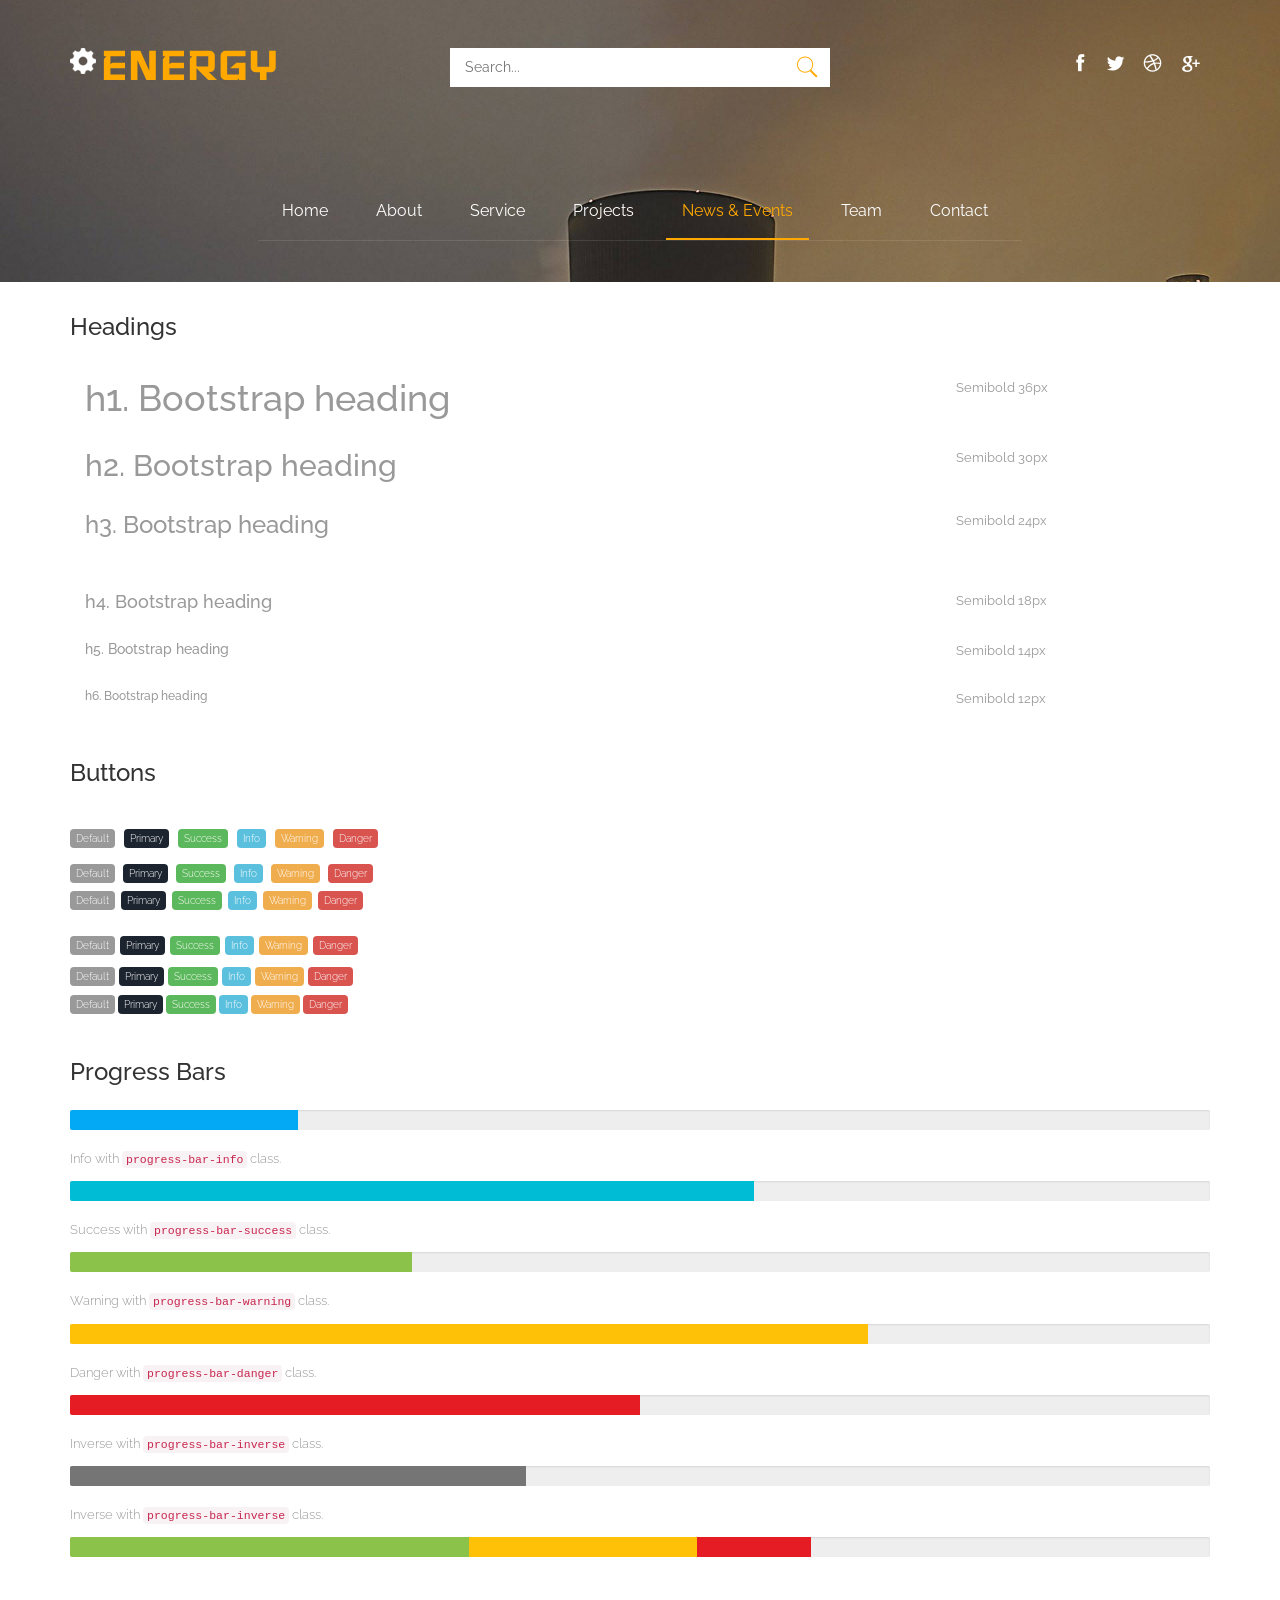
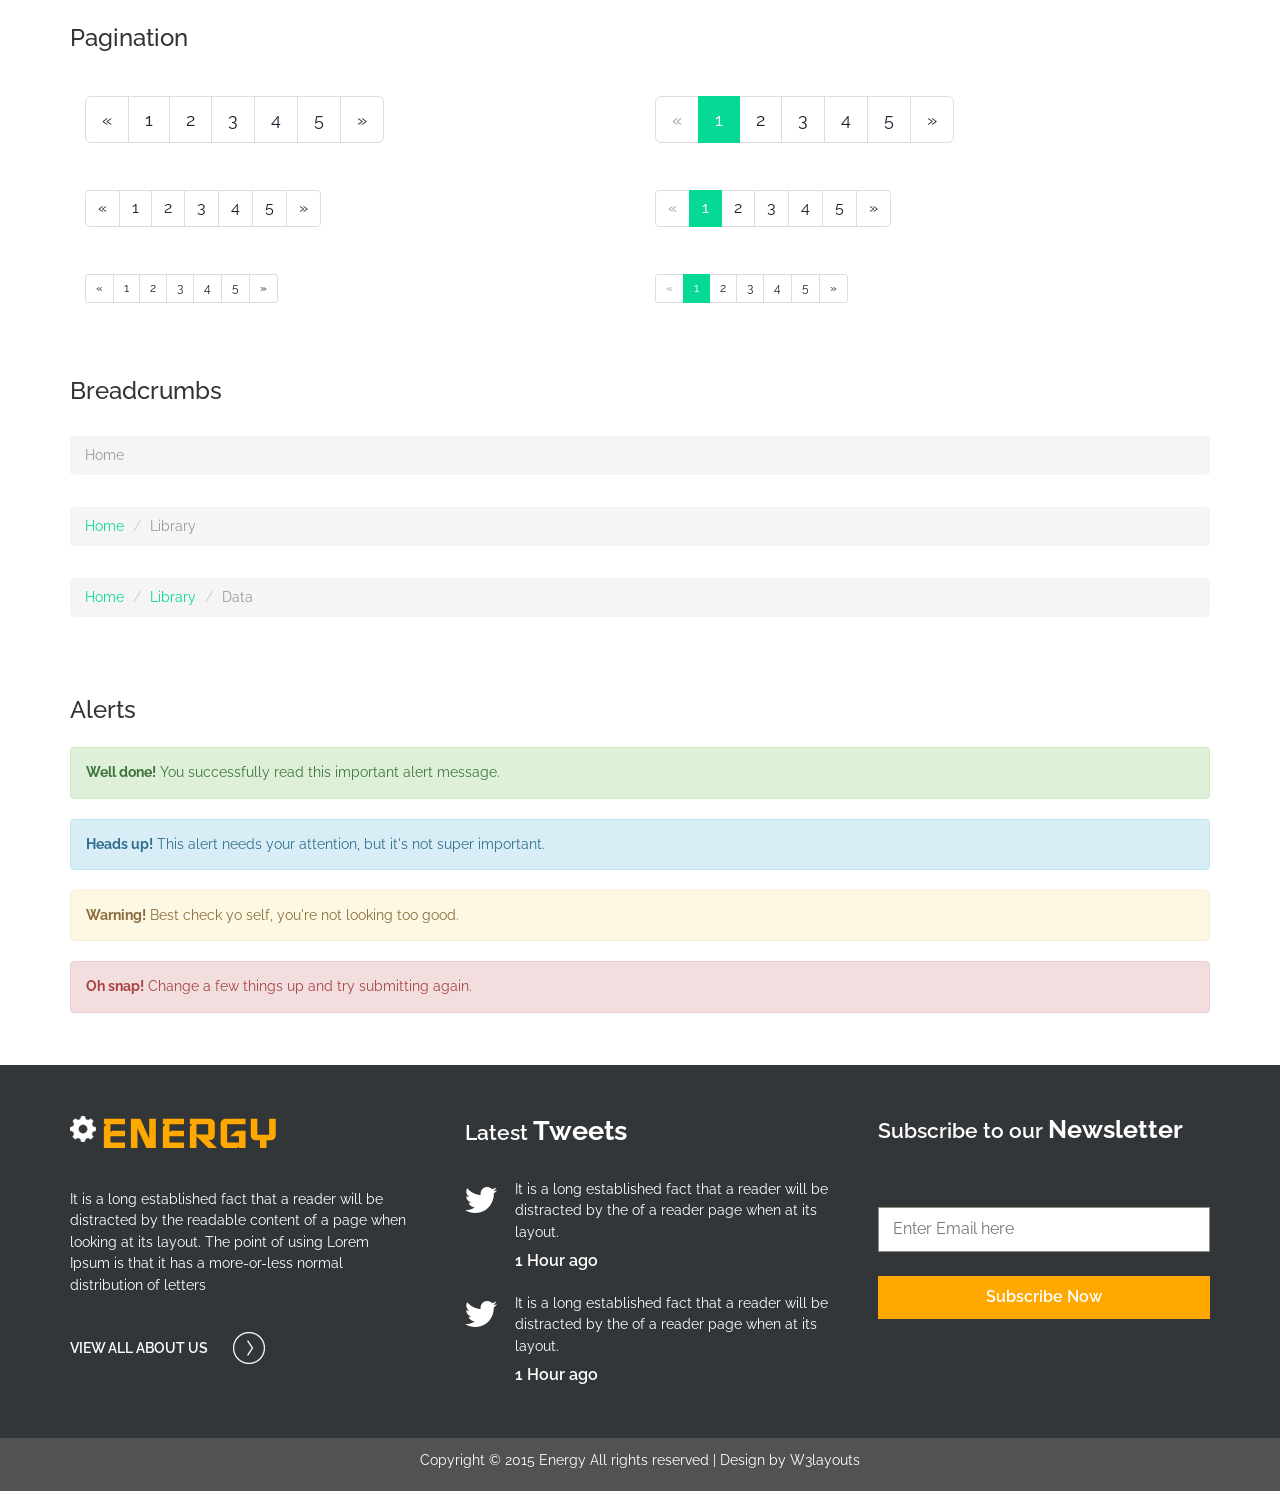
==== news.html @ d75b2dee "Add files via upload" ====
<!DOCTYPE HTML>
<html>
<head>
<title>Energy a Industrial Category Flat Bootstrap Responsive Website Template | News :: w3layouts</title>
<link href="css/bootstrap.css" rel='stylesheet' type='text/css' />
<!-- jQuery (necessary JavaScript plugins) -->
<script src="js/jquery.min.js"></script>
<!-- Custom Theme files -->
<link rel="stylesheet" href="css/touchTouch.css" type="text/css" media="all" />
<link href="css/style.css" rel='stylesheet' type='text/css' />
<!-- Custom Theme files -->
<!--//theme-style-->
<meta name="viewport" content="width=device-width, initial-scale=1">
<meta http-equiv="Content-Type" content="text/html; charset=utf-8" />
<meta name="keywords" content="Energy Responsive web template, Bootstrap Web Templates, Flat Web Templates, Android Compatible web template, 
Smartphone Compatible web template, free webdesigns for Nokia, Samsung, LG, Sony Ericsson, Motorola web design" />
<script type="application/x-javascript"> addEventListener("load", function() { setTimeout(hideURLbar, 0); }, false); function hideURLbar(){ window.scrollTo(0,1); } </script>
<link href='//fonts.googleapis.com/css?family=Montserrat|Raleway:400,200,300,500,600,700,800,900,100' rel='stylesheet' type='text/css'>
<link href='//fonts.googleapis.com/css?family=Iceland' rel='stylesheet' type='text/css'>
<!--/animated-css-->
<script type="text/javascript" src="js/move-top.js"></script>
<script type="text/javascript" src="js/easing.js"></script>
<!--/script-->
<script type="text/javascript">
			jQuery(document).ready(function($) {
				$(".scroll").click(function(event){		
					event.preventDefault();
					$('html,body').animate({scrollTop:$(this.hash).offset().top},900);
				});
			});
</script>
<!--script-->
</head>
<body>
<!-- banner -->
<div class="banner banner2">
	 <div class="container">
		 <div class="header">
				<div class="col-md-4 head-logo">
				 	<h1><a href="index.html"><img src="images/engry.png" alt=""/>ENERGY</a></h1>
				</div>
				<div class="col-md-4 search">					
				    <form>
					<input type="text" value="" placeholder="Search...">
					<input type="submit" value="">
					</form>					
				</div>
				<div class="col-md-4 social">
				   <ul>
						<li><a href="#"><i class="facebook"></i></a></li>
						<li><a href="#"><i class="twitter"></i></a></li>
						<li><a href="#"><i class="dribble"></i></a></li>	
						<li><a href="#"><i class="google"></i></a></li>										
				  </ul>
				</div>
				<div class="clearfix"> </div>
		 </div>
		 <div class="top-menu">
			 <span class="menu"><img src="images/nav-icon.png"></span>
			 <ul>
					 <li><a href="index.html">Home</a></li>
					 <li><a href="index.html">About</a></li>	
					 <li><a href="index.html">Service</a></li>
					 <li><a href="projects.html">Projects</a></li>					 
					 <li class="active"><a href="news.html">News & Events</a></li>	
                      <li><a href="team.html">Team</a></li>							 
					 <li><a href="contact.html">Contact</a></li>
					 
						<div class="clearfix"></div>
				 </ul>
				 <!-- script-for-menu -->
		 <script>					
					$("span.menu").click(function(){
						$(".top-menu ul").slideToggle("slow" , function(){
						});
					});
		 </script>
		 <!-- script-for-menu -->	
		 </div>
	 </div>	 
</div>
<!---->	
<div class="typrography">
	 <div class="container">
		 <div class="grid_3 grid_4">
		     <h3>Headings</h3>
		     <div class="bs-example">
				 <table class="table">
				  <tbody>
					<tr>
					  <td><h1 id="h1.-bootstrap-heading">h1. Bootstrap heading<a class="anchorjs-link" href="#h1.-bootstrap-heading"><span class="anchorjs-icon"></span></a></h1></td>
					  <td class="type-info">Semibold 36px</td>
					</tr>
					<tr>
					  <td><h2 id="h2.-bootstrap-heading">h2. Bootstrap heading<a class="anchorjs-link" href="#h2.-bootstrap-heading"><span class="anchorjs-icon"></span></a></h2></td>
					  <td class="type-info">Semibold 30px</td>
					</tr>
					<tr>
					  <td><h3 id="h3.-bootstrap-heading">h3. Bootstrap heading<a class="anchorjs-link" href="#h3.-bootstrap-heading"><span class="anchorjs-icon"></span></a></h3></td>
					  <td class="type-info">Semibold 24px</td>
					</tr>
					<tr>
					  <td><h4 id="h4.-bootstrap-heading">h4. Bootstrap heading<a class="anchorjs-link" href="#h4.-bootstrap-heading"><span class="anchorjs-icon"></span></a></h4></td>
					  <td class="type-info">Semibold 18px</td>
					</tr>
					<tr>
					  <td><h5 id="h5.-bootstrap-heading">h5. Bootstrap heading<a class="anchorjs-link" href="#h5.-bootstrap-heading"><span class="anchorjs-icon"></span></a></h5></td>
					  <td class="type-info">Semibold 14px</td>
					</tr>
					<tr>
					  <td><h6>h6. Bootstrap heading</h6></td>
					  <td class="type-info">Semibold 12px</td>
					</tr>
				  </tbody>
				 </table>
			 </div>
	      </div>
		  
		  <div class="grid_3 grid_5">
			<h3>Buttons</h3>
			  <h1>
				<a href="#"><span class="label label-default">Default</span></a>
				<a href="#"><span class="label label-primary">Primary</span></a>
				<a href="#"><span class="label label-success">Success</span></a>
				<a href="#"><span class="label label-info">Info</span></a>
				<a href="#"><span class="label label-warning">Warning</span></a>
				<a href="#"><span class="label label-danger">Danger</span></a>
			  </h1>
			  <h2>
				<a href="#"><span class="label label-default">Default</span></a>
				<a href="#"><span class="label label-primary">Primary</span></a>
				<a href="#"><span class="label label-success">Success</span></a>
				<a href="#"><span class="label label-info">Info</span></a>
				<a href="#"><span class="label label-warning">Warning</span></a>
				<a href="#"><span class="label label-danger">Danger</span></a>
			  </h2>
			  <h3>
				<a href="#"><span class="label label-default">Default</span></a>
				<a href="#"><span class="label label-primary">Primary</span></a>
				<a href="#"><span class="label label-success">Success</span></a>
				<a href="#"><span class="label label-info">Info</span></a>
				<a href="#"><span class="label label-warning">Warning</span></a>
				<a href="#"><span class="label label-danger">Danger</span></a>
			  </h3>
			  <h4 class="typ1">
				<a href="#"><span class="label label-default">Default</span></a>
				<a href="#"><span class="label label-primary">Primary</span></a>
				<a href="#"><span class="label label-success">Success</span></a>
				<a href="#"><span class="label label-info">Info</span></a>
				<a href="#"><span class="label label-warning">Warning</span></a>
				<a href="#"><span class="label label-danger">Danger</span></a>
			  </h4>
			  <h5 class="typ1">
				<a href="#"><span class="label label-default">Default</span></a>
				<a href="#"><span class="label label-primary">Primary</span></a>
				<a href="#"><span class="label label-success">Success</span></a>
				<a href="#"><span class="label label-info">Info</span></a>
				<a href="#"><span class="label label-warning">Warning</span></a>
				<a href="#"><span class="label label-danger">Danger</span></a>
			  </h5>
			  <h6 class="typ1">
				<a href="#"><span class="label label-default">Default</span></a>
				<a href="#"><span class="label label-primary">Primary</span></a>
				<a href="#"><span class="label label-success">Success</span></a>
				<a href="#"><span class="label label-info">Info</span></a>
				<a href="#"><span class="label label-warning">Warning</span></a>
				<a href="#"><span class="label label-danger">Danger</span></a>
			  </h6>
	      </div>
			
		  <div class="grid_3 grid_5">
			 <h3>Progress Bars</h3>
			  <div class="tab-content">
				 <div class="tab-pane active" id="domprogress">
					 <div class="progress">    
					      <div class="progress-bar progress-bar-primary" style="width: 20%"></div>
					 </div>
					 <p>Info with <code>progress-bar-info</code> class.</p>
					 <div class="progress">    
						 <div class="progress-bar progress-bar-info" style="width: 60%"></div>
					 </div>
					 <p>Success with <code>progress-bar-success</code> class.</p>
					 <div class="progress">
						 <div class="progress-bar progress-bar-success" style="width: 30%"></div>
					 </div>
					 <p>Warning with <code>progress-bar-warning</code> class.</p>
					 <div class="progress">
						 <div class="progress-bar progress-bar-warning" style="width: 70%"></div>
					 </div>
					 <p>Danger with <code>progress-bar-danger</code> class.</p>
					 <div class="progress">
						 <div class="progress-bar progress-bar-danger" style="width: 50%"></div>
					 </div>
					 <p>Inverse with <code>progress-bar-inverse</code> class.</p>
					 <div class="progress">
						 <div class="progress-bar progress-bar-inverse" style="width: 40%"></div>
					 </div>
					 <p>Inverse with <code>progress-bar-inverse</code> class.</p>
					 <div class="progress">
						 <div class="progress-bar progress-bar-success" style="width: 35%"><span class="sr-only">35% Complete (success)</span></div>
						 <div class="progress-bar progress-bar-warning" style="width: 20%"><span class="sr-only">20% Complete (warning)</span></div>
						 <div class="progress-bar progress-bar-danger" style="width: 10%"><span class="sr-only">10% Complete (danger)</span></div>
					 </div>
				   </div>
			   </div>
		   </div>
		   
		   <div class="grid_3 grid_5">
			 <h3>Pagination</h3>
			 <div class="col-md-6">
				  <nav>
				  <ul class="pagination pagination-lg">
					<li><a href="#" aria-label="Previous"><span aria-hidden="true">«</span></a></li>
					<li><a href="#">1</a></li>
					<li><a href="#">2</a></li>
					<li><a href="#">3</a></li>
					<li><a href="#">4</a></li>
					<li><a href="#">5</a></li>
					<li><a href="#" aria-label="Next"><span aria-hidden="true">»</span></a></li>
				  </ul>
				  </nav>
				  <nav>
				  <ul class="pagination">
					<li><a href="#" aria-label="Previous"><span aria-hidden="true">«</span></a></li>
					<li><a href="#">1</a></li>
					<li><a href="#">2</a></li>
					<li><a href="#">3</a></li>
					<li><a href="#">4</a></li>
					<li><a href="#">5</a></li>
					<li><a href="#" aria-label="Next"><span aria-hidden="true">»</span></a></li>
				  </ul>
				 </nav>
				 <nav>
				   <ul class="pagination pagination-sm">
					<li><a href="#" aria-label="Previous"><span aria-hidden="true">«</span></a></li>
					<li><a href="#">1</a></li>
					<li><a href="#">2</a></li>
					<li><a href="#">3</a></li>
					<li><a href="#">4</a></li>
					<li><a href="#">5</a></li>
					<li><a href="#" aria-label="Next"><span aria-hidden="true">»</span></a></li>
				  </ul>
				 </nav>				 
			 </div>
			 <div class="col-md-6">
					<ul class="pagination pagination-lg">
									<li class="disabled"><a href="#"><span aria-hidden="true">«</span></i></a></li>
									<li class="active"><a href="#">1</a></li>
									<li><a href="#">2</a></li>
									<li><a href="#">3</a></li>
									<li><a href="#">4</a></li>
									<li><a href="#">5</a></li>
									<li><a href="#" aria-label="Next"><span aria-hidden="true">»</span></a></li>
								</ul>
				<nav>
				  <ul class="pagination">
					<li class="disabled"><a href="#" aria-label="Previous"><span aria-hidden="true">«</span></a></li>
					<li class="active"><a href="#">1 <span class="sr-only">(current)</span></a></li>
					<li><a href="#">2</a></li>
					<li><a href="#">3</a></li>
					<li><a href="#">4</a></li>
					<li><a href="#">5</a></li>
					<li><a href="#" aria-label="Next"><span aria-hidden="true">»</span></a></li>
				 </ul>
			   </nav>
				 <ul class="pagination pagination-sm">
					<li class="disabled"><a href="#"><span aria-hidden="true">«</span></i></a></li>
					<li class="active"><a href="#">1</a></li>
					<li><a href="#">2</a></li>
					<li><a href="#">3</a></li>
					<li><a href="#">4</a></li>
					<li><a href="#">5</a></li>
					<li><a href="#" aria-label="Next"><span aria-hidden="true">»</span></a></li>
				</ul>
				</div>
			   <div class="clearfix"> </div>
		 </div>
		 <div class="grid_3 grid_5">
			 <h3>Breadcrumbs</h3>
			   <ol class="breadcrumb">
			  <li class="active">Home</li>
			</ol>
			<ol class="breadcrumb">
			  <li><a href="#">Home</a></li>
			  <li class="active">Library</li>
			</ol>
			<ol class="breadcrumb">
			  <li><a href="#">Home</a></li>
			  <li><a href="#">Library</a></li>
			  <li class="active">Data</li>
			</ol>
		 </div>
		 <div class="grid_3 grid_5">
			 <h3>Alerts</h3>
			   <div class="alert alert-success" role="alert">
				<strong>Well done!</strong> You successfully read this important alert message.
			   </div>
			   <div class="alert alert-info" role="alert">
				<strong>Heads up!</strong> This alert needs your attention, but it's not super important.
			   </div>
			   <div class="alert alert-warning" role="alert">
				<strong>Warning!</strong> Best check yo self, you're not looking too good.
			   </div>
			   <div class="alert alert-danger" role="alert">
				<strong>Oh snap!</strong> Change a few things up and try submitting again.
			   </div>
		  </div>
	 </div>
</div>
<!---->
<div class="footer1">
	 <div class="container">
		 <div class="ftr1-grids">
				<div class="col-md-4 ftr-grid1">
					 <div class="head-logo logo">
						 <h1><a href="index.html"><img src="images/engry.png" alt=""/>ENERGY</a></h1>
					 </div>
					 <p>It is a long established fact that a reader will be distracted by the readable content of a page when looking at its layout. 
					 The point of using Lorem Ipsum is that it has a more-or-less normal distribution of letters</p>
					 <a class="view" href="#">View ALL ABOUT US <i class="view"></i></a>				 
				</div>
				<div class="col-md-4 frt-grid2">
					 <h3>Latest <span>Tweets</span></h3>
					 <div class="ftr-grid">
						 <p>It is a long established fact that a 
						 reader will be distracted by the of a reader page when at its layout.</p>
						 <a href="#">1 Hour ago</a>
					 </div>
					 <div class="ftr-grid">
						 <p>It is a long established fact that a 
						 reader will be distracted by the of a reader page when at its layout.</p>
						 <a href="#">1 Hour ago</a>
					 </div>
				</div>
				<div class="col-md-4 ftr-grid3">
					 <h3>Subscribe to our <span>Newsletter</span></h3>
					 <form>
						 <input type="text" placeholder="Enter Email here" required/>
						 <input type="submit" value="Subscribe Now"/>
					 </form>
				</div>
				<div class="clearfix"></div>
		 </div>
	 </div>
</div>
<!---->
<div class="copywrite">
		 <div class="container">		 
			<p>Copyright © 2015 Energy All rights reserved | Design by <a href="http://w3layouts.com" target="_blank">W3layouts</a></p>
		</div>
</div>
<!---->
<!---->
<script type="text/javascript">
		$(document).ready(function() {
				/*
				var defaults = {
				containerID: 'toTop', // fading element id
				containerHoverID: 'toTopHover', // fading element hover id
				scrollSpeed: 1200,
				easingType: 'linear' 
				};
				*/
		$().UItoTop({ easingType: 'easeOutQuart' });
});
</script>
<a href="#to-top" id="toTop" style="display: block;"> <span id="toTopHover" style="opacity: 1;"> </span></a>
<!----> 


</body>
</html>
---- css/touchTouch.css ----
/* The gallery overlay */
body{
	margin:0;
	padding:0;
 }
#galleryOverlay{
	width:100%;
	height:100%;
	position:fixed;
	top:0;
	left:0;
	opacity:0;
	z-index:100000;
	background-color:#222;
	background-color:rgba(0,0,0,0.8);
	overflow:hidden;
	display:none;	
	-moz-transition:opacity 1s ease;
	-webkit-transition:opacity 1s ease;
	transition:opacity 1s ease;
}

/* This class will trigger the animation */

#galleryOverlay.visible{
	opacity:1;
}

#gallerySlider{
	height:100%;
	
	left:0;
	top:0;
	
	width:100%;
	white-space: nowrap;
	position:absolute;
	
	-moz-transition:left 0.4s ease;
	-webkit-transition:left 0.4s ease;
	transition:left 0.4s ease;
}

#gallerySlider .placeholder{
	background: url("../images/preloader.gif") no-repeat center center;
	height: 100%;
	line-height: 1px;
	text-align: center;
	width:100%;
	display:inline-block;
}

/* The before element moves the
 * image halfway from the top */

#gallerySlider .placeholder:before{
	content: "";
	display: inline-block;
	height: 50%;
	width: 1px;
	margin-right:-1px;
}

#gallerySlider .placeholder img{
	display: inline-block;
	max-height: 80%;
	max-width: 80%;
	width: auto !important;
	vertical-align: middle;
}

#gallerySlider.rightSpring{
	-moz-animation: rightSpring 0.3s;
	-webkit-animation: rightSpring 0.3s;
}

#gallerySlider.leftSpring{
	-moz-animation: leftSpring 0.3s;
	-webkit-animation: leftSpring 0.3s;
}

/* Firefox Keyframe Animations */

@-moz-keyframes rightSpring{
	0%{		margin-left:0px;}
	50%{	margin-left:-30px;}
	100%{	margin-left:0px;}
}

@-moz-keyframes leftSpring{
	0%{		margin-left:0px;}
	50%{	margin-left:30px;}
	100%{	margin-left:0px;}
}

/* Safari and Chrome Keyframe Animations */

@-webkit-keyframes rightSpring{
	0%{		margin-left:0px;}
	50%{	margin-left:-30px;}
	100%{	margin-left:0px;}
}

@-webkit-keyframes leftSpring{
	0%{		margin-left:0px;}
	50%{	margin-left:30px;}
	100%{	margin-left:0px;}
}

/* Arrows */

#prevArrow,#nextArrow{
	border:none;
	text-decoration:none;
	background:url('../images/arrowws.png') no-repeat;
	opacity:0.5;
	cursor:pointer;
	position:absolute;
	width:43px;
	height:58px;
	
	top:50%;
	margin-top:-29px;
	
	-moz-transition:opacity 0.2s ease;
	-webkit-transition:opacity 0.2s ease;
	transition:opacity 0.2s ease;
}

#prevArrow:hover, #nextArrow:hover{
	opacity:1;
}

#prevArrow{
	background-position:left top;
	left:40px;
}

#nextArrow{
	background-position:right top;
	right:40px;
}
@media (max-width: 768px){
#gallerySlider .placeholder img {
  display: inline-block;
  max-height: 74%;
  max-width: 67%;
}
}
@media (max-width: 480px){
#prevArrow {
  background-position: left top;
  left: 11px;
}
#nextArrow {
  background-position: right top;
  right: 11px;
}
}
@media (max-width: 320px){
#gallerySlider .placeholder img {
  display: inline-block;
  max-height: 74%;
  max-width: 90%;
}
#prevArrow {
  background-position: left top;
  left: 100px;
  background-size: 200%;
  width: 7%;
}
#nextArrow {
  background-position: right top;
  right: 120px;
  background-size: 200%;
  width: 7%;
}
#prevArrow, #nextArrow {
  height: 48px;
  top: 78%;
}
}
]
---- css/style.css ----
h4, h5, h6,
h1, h2, h3 {margin: 0;}
ul, ol {margin: 0; padding:0;}
p {margin: 0;}
html, body{
	font-family: 'Raleway', sans-serif;
	font-size: 100%;
	background: #ffffff;
}
body a{
	transition:0.5s all;
	-webkit-transition:0.5s all;
	-moz-transition:0.5s all;
	-o-transition:0.5s all;
	-ms-transition:0.5s all;
}
.row{
	margin:0;
}
.breadcrumb{
	margin:2em 0;
}	
a#toTop {
  margin-right: 0!IMPORTANT;
}
/*-- header_top --*/
.banner{
  background: url(../images/bnr2.jpg) no-repeat 0px -125px;
  min-height: 855px;
  background-size: cover;
  position: relative;
}
.head-logo h1 a{
	font-family: 'Iceland', cursive;
	font-weight:600;
	text-decoration:none;
	color: #ffa800;
	font-size:1.5em;
	  line-height: 0;
}
.head-logo h1 a img{
	vertical-align:top;
	margin-right:3px;
	/*-- agileits --*/
}
.head-logo{
  padding:0;
}
.header{
	margin-top:3em;
}
.search {
  position: relative;
  background: #fff;
  padding: 0;
}
.search input[type="text"] {
  margin: 0px 0;
  padding: 9px 0px 9px 15px;
  outline: none;
  color: #5a5a5a;
  background: none;
  border: none;
  position: relative;
  font-size: 0.9em;
  -webkit-appearance: none;
  width:88%
}
.search input[type="submit"] {
  background: url('../images/search1.png') no-repeat 13px 3px;
  border: none;
  cursor: pointer;
  width: 46px;
  outline: none;
  position: absolute;
  height: 31px;
  top: 4px;
  right: 2px;
}
.social {
  text-align: right;
  padding: 0;
}
.social i {
  width: 27px;
  height: 27px;
  background: url('../images/social2.png') no-repeat 0px 0px;
  display: inline-block;
  margin: 0 4px;
}
.social ul li{
	display:inline-block;
}
/*-- w3layouts --*/
a i.facebook {
  background-position: -3px -2px;
}
a i.facebook:hover {
  background-position: -3px -36px;
}
a i.twitter {
  background-position: -43px -3px;
}
a i.twitter:hover {
  background-position: -43px -36px;
}
a i.dribble {
  background-position: -83px -3px;
}
a i.dribble:hover {
  background-position: -83px -36px;
}
a i.google {
  background-position: -126px -2px;
}
a i.google:hover {
  background-position: -126px -36px;
}
.top-menu{
	margin:7em auto 0 auto;
	width:67%;
}
.top-menu ul li{
	display:inline-block;
	float:left;
	margin: 0 0.5em;
}
.top-menu ul li a{
	text-decoration:none;
	padding:1em;
	display:block;
	color:#fff;
	font-size:1em;
	font-weight:400;
}
.top-menu ul{
	border-bottom:1px solid rgba(255, 255, 255, 0.1);
}
.top-menu ul li.active a{
	color: #ffa800;
	border-bottom:2px solid #ffa800;
}
.top-menu ul li a:hover{
/*-- agileits --*/
	border-bottom:2px solid #ffa800;
	color: #ffa800;
}
.top-menu span img{
	display:none;
}
/*---*/
.banner-info {
  text-align: center;
  margin: 13em 0 0 0;
}
.banner-info h3{
  color: #FFF;
  margin: 0;
  font-size: 3.5em;
  font-weight: 600;
  padding-bottom: 0.5em;
}
.banner-info p{
	color: #FFF;
	font-size: 0.95em;
	line-height: 1.8em;
}
/*------------------ Slider Part starts Here----------*/
#slider2,
#slider3 {
  box-shadow: none;
  -moz-box-shadow: none;
  -webkit-box-shadow: none;
  margin: 0 auto;
}
.rslides_tabs {
  list-style: none;
  padding: 0;
  background: rgba(0,0,0,.25);
  box-shadow: 0 0 1px rgba(255,255,255,.3), inset 0 0 5px rgba(0,0,0,1.0);
  -moz-box-shadow: 0 0 1px rgba(255,255,255,.3), inset 0 0 5px rgba(0,0,0,1.0);
  -webkit-box-shadow: 0 0 1px rgba(255,255,255,.3), inset 0 0 5px rgba(0,0,0,1.0);
  font-size: 18px;
  list-style: none;
  margin: 0 auto 50px;
  max-width: 540px;
  padding: 10px 0;
  text-align: center;
  width: 100%;
}
.rslides_tabs li {
  display: inline;
  float: none;
  /*-- w3layouts --*/
  margin-right: 1px;
}
.rslides_tabs a {
  width: auto;
  line-height: 20px;
  padding: 9px 20px;
  height: auto;
  background: transparent;
  display: inline;
}
.rslides_tabs li:first-child {
  margin-left: 0;
}
.rslides_tabs .rslides_here a {
  background: rgba(255,255,255,.1);
  color: #fff;
  font-weight: bold;
}
.events {
  list-style: none;
}
.callbacks_container {
  position: relative;
  float: left;
  width: 100%;
}
.callbacks {
  position: relative;
  list-style: none;
  overflow: hidden;
  width: 100%;
  padding: 0;
  margin: 0;
}
.callbacks li {
  position: absolute;
  width: 100%;
  left: 0;
  top: 0;
}
.callbacks img {
  position: relative;
  z-index: 1;
  height: auto;
  border: 0;
}
.callbacks .caption {
	display: block;
	position: absolute;
	z-index: 2;
	font-size: 20px;
	text-shadow: none;
	color: #fff;
	left: 0;
	right: 0;
	padding: 10px 20px;
	margin: 0;
	max-width: none;
	top: 10%;
	text-align: center;
}
.callbacks_nav {
  	position: absolute;
	-webkit-tap-highlight-color: rgba(0,0,0,0);
	top: 52%;
	left: 0;
	opacity: 0.7;
	z-index: 3;
	text-indent: -9999px;
	overflow: hidden;
	text-decoration: none;
	height: 61px;
	width: 55px;
	background: transparent url("../images/themes.png") no-repeat left top;
	margin-top: -65px;
}
.callbacks_nav:active {
  opacity: 1.0;
}
.callbacks_nav.next {
  left: auto;
  background-position: right top;
  right: 0;
}
#slider3-pager a,#slider2-pager a {
  display: inline-block;
}
#slider3-pager span,#slider2-pager span{
  float: left;
}
#slider3-pager span,#slider2-pager span{
	width:100px;
	height:15px;
	background:#fff;
	display:inline-block;
	border-radius:30em;
	opacity:0.6;
}
#slider3-pager .rslides_here a,#slider2-pager .rslides_here a {
  background: #FFF;
  border-radius:30em;
  opacity:1;
}
#slider3-pager a {
  padding: 0;
}
#slider3-pager li,#slider2-pager li{
	display:inline-block;
}
.rslides {
  position: relative;
  list-style: none;
  overflow: hidden;
  width: 100%;
  padding: 0;
  margin: 0;
}
.rslides li {
  -webkit-backface-visibility: hidden;
  position: absolute;
  display: none;
  width: 100%;
  left: 0;
  top: 0;
}
.rslides li{
  position: relative;
  display: block;
  float: left;
}
.rslides img {
  height: auto;
  border: 0;
  width:100%;
}
.callbacks_tabs{
  list-style: none;
  position: absolute;
  top: 127%;
  z-index: 999;
  left: 45%;
  padding: 0;
  margin: 0;
}
.slider-top{
	text-align: center;
	padding:10em 0;
}
.slider-top h1{
	font-weight:700;
	font-size:48px;
	color:#010101;
}
.slider-top p{
	font-weight:400;
	font-size:20px;
	padding:1em 7em;
	color:#010101;
}
.slider-top ul.social-slide{
	display:inline-flex;
	margin: 0px;
	padding: 0px;
}
ul.social-slide li i{
	width:70px;
	height:74px;
	background:url(../images/img-resources.png)no-repeat;
	display: inline-block;
	margin:0px 15px;
}
ul.social-slide li i.win{
	background-position:-6px 0px;
}
ul.social-slide li i.android{
	background-position:-110px 0px;
}
ul.social-slide li i.mac{
	background-position:-215px 0px;
}
.callbacks_tabs li{
	display: inline-block;
	margin: 0 .5em;
}
@media screen and (max-width: 600px) {
  .callbacks_nav {
    top: 47%;
    }
}
/*----*/
.callbacks_tabs a{
 visibility: hidden;
}
.callbacks_tabs a:after {
  content: "\f111";
  font-size:0;
  font-family: FontAwesome;
  visibility: visible;
  display: block;
  height:15px;
  width:15px;
  display:inline-block;
  border:2px solid #FFF;
  border-radius: 30px;
  -webkit-border-radius: 30px;
  -moz-border-radius: 30px;
  -o-border-radius: 30px;
  -ms-border-radius: 30px;
}
.callbacks_here a:after{
	border: 2px solid #FFFFFF;
	background: #FFF;
}
/*--about--*/
.about{
	padding:3em 0;
}
.about-grids {
  margin: 4em 0;
}
.about h3,.service-head h3 {
  text-align: center;
  font-size: 2.3em;
  font-weight: 600;
  color: #ffa800;
}
.about-head p,.service-head p{
  text-align: center;
  color: #999;
  line-height: 1.8em;
  font-size: 0.9em;
  width: 85%;
  margin:0 auto;
}
.about-head span,.service-head span{
	background:#ffa800;
	padding:1px 0;
	display:block;
	width:8%;
	margin:1em auto;
}
.icon{
	width: 115px;
  height: 115px;
  display:inline-block;
  border: 1px solid #c4c4c4;
  border-radius: 620px;
  margin-bottom: 1.5em;
  padding: 26px 0px;
}
.btm-info h4{
	color:#333;
	font-size:1.3em;
	margin-bottom:10px;
	font-weight:600;
}
.pic-grid img{
	width:100%;
}
.pic-grid{
	text-align:center;
}
.pic-grid h4{
	text-transform:uppercase;
	font-size:1em;
	font-weight:600;
	padding:12px;
	background:#eee;
}
.bottom-grid p{
	color:#999;
	font-size:0.9em;
	line-height:1.8em;
}
.pic-grid p{
	color:#999;
	font-size:0.9em;
	line-height:1.7em;
	margin-top:12px;
}
/*--service--*/
.services{
	background:#eee;
	padding:4em 0 5em;
}
.service_grids{
	margin-top:4em;
}
.service_grid img{
	margin-bottom:20px;
}
.service_grid h6 a{
	font-weight:600;
	text-decoration:none;
	color:#333;
	font-size:1.5em;
	margin-bottom:8px;
	display:inline-block;
}
.service_grid  p{
	color:#999;
	font-size:0.9em;
}
.service_grid h6 a:hover {
  color: #ffa800;
}
.ser_sec{
	margin-top:5em;
}
/*--slider2--*/
.slider {
  background: url(../images/sld.jpg) no-repeat 0px -156px;
  min-height: 380px;
  background-size: cover;
  padding: 7em 0;
}
.btm_sld{
	position:relative;
}
ul.callbacks2_tabs {
position: absolute;
top: 70%;
z-index: 999;
left: 46%;
}
ul.callbacks2_tabs a {
  visibility: hidden;
}
ul.callbacks2_tabs li{
	display:inline-block;
}
#slider2 li p{
	color:#fff;
	font-size:2.2em;
	text-align:center;
	font-weight:500;
}
.products{
	 margin:6% 0;
}
.product-lists h3,.product-grids h3{
	 color:#ffa800;
	 font-size:1.8em;
	 font-weight:600;	 
}
.product-lists{
	padding:0;
}
ul.list1{
	margin-top:1.5em;
}
ul.list1 li{
	display:block;	
}
ul.list1 li a{ 
	display:block;
	text-decoration:none;
	font-size:0.9em;
	padding:6px 0;
	color:#929292;
	font-weight:400;
}
ul.list1 li a:hover{
	 color:#ffa800;
}
.product-grids {
  padding:0 3em 0 0em;
}
.product-grid {
	 float:left;
	 width:33%;
	 padding:0 15px 0 0;
	 margin-top:2em;
}
.product-grid img{
	width:100%;
	margin-bottom:1.5em;
}
.product-grid h4{	
	margin-bottom:7px;
	font-size:1.1em;
	font-weight:600;	
}
.product-grid h4 a{
	text-decoration:none;
	 color:#2c2c2c;
}
.product-grid h4 a:hover{
	color:#ffa800;
}
.product-grid p{
	color:#929292;
	line-height:1.8em;
	font-size:0.9em;
	font-weight:400;
}
/*--style-1--*/
.footer1{
	background:#333639;
	padding:4% 0;
}
.logo {
	margin-bottom:2em;
}
.logo a img{
	display:inline-block;
}
.ftr-grid1{
	padding-left:0;
}
.ftr-grid1 p{
	color:#fff;
	font-size:0.9em;
	line-height:1.5em;
	margin-bottom:2.5em;
	font-weight:400;
	width:93%;
}
a.view{
	color:#fff;
	font-size:0.9em;
	display:inline-block;
	text-transform:uppercase;
	text-decoration:none;
	font-weight:600;
}
a.view:hover{
	color:#ffa800;
}
.ftr-grid1 a i.view{
	background:url(../images/arw.png) no-repeat 0px 0px;
	display:inline-block;
	width: 48px;
  height: 34px;
  vertical-align: middle;
  margin-left: 1.5em;
}
.ftr-grid{
	background:url(../images/twt.png) no-repeat 0px 9px;
	padding:0 0 0 50px;
}
.frt-grid2 {
	padding-right: 0;
}
.frt-grid2 h3{
	color:#fff;
	font-size:1.3em;
	font-weight:600;
}
.frt-grid2 h3 span{
	color:#fff;
	font-size:1.3em;
	font-weight:700;
}
.ftr-grid{
	margin:2em 0 1.2em 0;
}
.ftr-grid:nth-child(3){
	margin:0;
}
.ftr-grid p{
	color:#fff;
	font-size:0.9em;
	line-height:1.5em;
	margin-bottom:0.5em;
	font-weight:400;
}
.ftr-grid a{
	color:#fff;
	text-decoration:none;
	font-size:1em;
	display:inline-block;
	font-weight:600;
}
.ftr-grid a:hover{
	color:#ffa800;
}
.ftr-grid3 h3{
	color:#fff;
	font-size:1.3em;
	font-weight:600;
}
.ftr-grid3 h3 span{
	color:#fff;
	font-size:1.2em;
	font-weight:700;
}
.ftr-grid3 form input[type="text"] {
	width: 100%;
	padding: 10px 14px;
	border: 1px solid #8d8d81;
	font-size: 1em;
	margin-bottom: 1em;
	color: #333;
	outline: none;
	font-weight: 400;
	background:#fff;
	margin-top:4em;
}
.ftr-grid3{
	padding-right:0;
	padding-left: 3em;
}
.ftr-grid3 form input[type="submit"] {
	width:100%;
	font-size: 1em;
	font-weight: 600;
	color: #fff;
	outline:none;
	padding: 8px 14px;
	background: #ffa800;
	border: 2px solid #ffa800;
	margin-top:0.5em;
	transition: 0.5s all;
		-webkit-transition: 0.5s all;
		-moz-transition: 0.5s all;
		-o-transition: 0.5s all;
		-ms-transition: 0.5s all;
}
.ftr-grid3 form input[type="submit"]:hover{
	background:transparent;
	border: 2px solid #ffa800;
}
.ftr1-bottom{
	background:#1d1f20;
	padding:3em 0;
}
.copywrite {
  background: #525252;
}
.copywrite p {
  color: #fff;
  margin-bottom: 0.5em;
  font-size: 0.85em;
  text-align: center;
  padding: 1em 0;
}
.copywrite p a{
	color:#fff;
}
.copywrite p a:hover{
color:#ffa800;
text-decoration:none;
}
.banner2{
  background: url(../images/bnr2.jpg) no-repeat 0px -125px;
  min-height: 300px;
  background-size: cover;
}
/*--project-sec--*/
.project-sec{
	padding:3em 0 0 0;
}
.project-sec h2,.team_head h2{
    text-align: center;
  font-size: 2.3em;
  font-weight: 600;
  color: #ffa800;
}
/*-- sale-page --*/
.works .clear {
	height: 46px;
}
.box1  .text1 {
	padding-bottom: 1px;
}
.text1 a {
    color:#70616A;
	font-size: 0.9em;
	font-weight: 600;
	margin-bottom: 5px;
	display: block;
}
.text1 a:hover {
	color: #ffa800;
	text-decoration:none;
}
.works{
margin-top:2em;
}
.works h3 {
color: #EB523D;
margin-bottom: 1em;
font-size: 2em;
text-align:center;
}
.container_12 {
	padding: 4em 0 1em 0;
}
.thumb-box7{
	padding: 1em 0 5em 0;
}
a.gal {
	position: relative;
	display: block;
}
a.gal span {
	display: block;
	position: absolute;
	left: 0;
	top: 0;
	right: 0;
	bottom: 0;
	background: url(../images/sr1.png) -102px 0 no-repeat;
}
a.gal:hover span{
	background-position: center center;
}
.prjt-grid{
	width: 22%;
	float: left;
	margin: 2% 3% 0% 0;
}
.box p {
color: #9A9598;
line-height: 1.8em;
font-size: 0.88em;
}
.box img {
	width: 100%;
}
.text1 {
	padding-top:1em;
	margin-bottom: 1em;
}
.box img:hover{
	opacity:0.5;
}
/*-- trypography --*/
.grid_4{
	background:#fff;
	padding:2em 0em 0em 0em;
}  
.grid_5{
	background:#fff;
	padding:1em 0 2em 0;
}
.grid_3 h3{
	margin-bottom:1em;
}
.table td, .table>tbody>tr>td, .table>tbody>tr>th, .table>tfoot>tr>td, .table>tfoot>tr>th, .table>thead>tr>td, .table>thead>tr>th {
  padding: 15px!important;
}
.table > thead > tr > th, .table > tbody > tr > th, .table > tfoot > tr > th, .table > thead > tr > td, .table > tbody > tr > td, .table > tfoot > tr > td {
  font-size: 0.8em;
  color: #999;
}
.table > thead > tr > th, .table > tbody > tr > th, .table > tfoot > tr > th, .table > thead > tr > td, .table > tbody > tr > td, .table > tfoot > tr > td {
  border-top: none !important;
}
.tab-content > .active {
  display: block;
  visibility: visible;
}
.label {
  font-weight: 300 !important;
  border-radius: 4px;
}
.label {
  font-size: 10px;
  padding: 4px 6px;
  border: none;
  text-shadow: none;
}
h4.typ1{
	margin-bottom:15px;
}
h5.typ1{
	margin-bottom:15px;
}
.progress {
  height: 8px;
  box-shadow: none;
}
.progress {
  overflow: hidden;
  height: 20px;
  margin-bottom: 20px;
  background-color: #eeeeee;
  border-radius: 2px;
  -webkit-box-shadow: inset 0 1px 2px rgba(0, 0, 0, 0.1);
  box-shadow: inset 0 1px 2px rgba(0, 0, 0, 0.1);
}
.progress-bar {
  float: left;
  width: 0%;
  height: 100%;
  font-size: 12px;
  line-height: 20px;
  color: #ffffff;
  text-align: center;
  background-color: #03a9f4;
  -webkit-box-shadow: inset 0 -1px 0 rgba(0, 0, 0, 0.15);
  box-shadow: inset 0 -1px 0 rgba(0, 0, 0, 0.15);
  -webkit-transition: width 0.6s ease;
  -o-transition: width 0.6s ease;
  transition: width 0.6s ease;
}
.progress-bar {
  box-shadow: none;
}
.progress-bar-primary {
  background-color: #03a9f4;
}
.progress-bar-info {
  background-color: #00bcd4;
}
.progress-bar-success {
  background-color: #8bc34a;
}
.progress-bar-warning {
  background-color: #ffc107;
}
.progress-bar-danger {
  background-color: #e51c23;
}
.progress-bar-inverse {
  background-color: #757575;
}
.pagination > .active > a, .pagination > .active > span, .pagination > .active > a:hover, .pagination > .active > span:hover, .pagination > .active > a:focus, .pagination > .active > span:focus {
  background-color:rgb(6, 217, 149) !important;
  border-color:rgb(6, 217, 149) !important;
}
.grid_3 p {
  color: #999;
  font-size: 0.8em;
  margin-bottom: 1em;
  font-weight: 300;
}
.breadcrumb li{
	font-size:0.85em;
}
.breadcrumb li a{
	color:rgb(6, 217, 149);
}
.badge-primary {
  background-color: #03a9f4;
}
.badge-success {
  background-color: #8bc34a;
}
.badge-warning {
  background-color: #ffc107;
}
.badge-danger {
  background-color: #e51c23;
}
.tab-container .tab-content {
  border-radius: 0 2px 2px 2px;
  border: 1px solid #e0e0e0;
  padding: 16px;
  background-color: #ffffff;
}
.nav-tabs {
  margin-bottom: 1em;
}
.alert {
  font-size: 0.85em;
}
/*--team--*/
.team{
	padding:3em 0;
}
.team_head p{
	color:#999;
	font-size:0.9em;
	line-height:1.8em;
	text-align:center;
	margin:1em auto 0 auto;
}
/*--flexi--*/
.nbs-flexisel-container {
	position: relative;
	max-width: 100%;
}
.nbs-flexisel-ul {
	position: relative;
	width: 9999px;
	margin: 0px;
	padding: 0px;
	list-style-type: none;
	text-align: center;
}
.nbs-flexisel-inner {
	overflow: hidden;
	margin: 0 auto;
}
.nbs-flexisel-item {
	float: left;
	margin:0px;
	padding:0px;
	cursor: pointer;
	position: relative;
	line-height: 0px;
}
.nbs-flexisel-item > img {
	cursor: pointer;
	position: relative;
	margin-top:10px;
	margin-bottom: 10px;
	max-width:250px;
}
.nbs-flexisel-item > img {
	cursor: pointer;
	position: relative;
}
.team-sec{
	margin-top:3em;
}
.team-grid h3,.team-sidebar h3{
	color:#ffa800;
	margin-bottom:0.5em;
	padding:12px 0;
	border-bottom: 1px solid #999999;
	border-top: 1px solid #999999; 
}
.team-grid p{
margin:1.5em 0 2em 0;
font-size:0.9em;
}
.teams img{
border-radius:100px;
border:5px solid #D8D8D8;
width:200px;
height:200px;
}
.teams h4{
color:#595959;
margin:1em 0 3em 0;
font-weight:600;
}
.teams h4:hover{
color:#ffa800;
}
.team-sidebar ul li a{
	display: block;
	font-size:0.875em;
	color: #777;
	padding: 12px 18px;
	transition: 0.5s ease;
	-o-transition: 0.5s ease;
	-webkit-transition: 0.5s ease;
}
.team-sidebar {
width: 71%;
margin: 0 auto;
}
.team-sidebar ul li {
list-style:none;
border-bottom: 1px dashed rgba(192, 192, 192, 0.33);
}
.team-sidebar ul li a:hover{
	color: #ffa800;
	text-decoration:none;
}
.history h3{
	color: #ffa800;
  font-size:1.5em;
}
.list-year h4{
  float: left;
  color: #333;
  display: block;
  font-size: 1.2em;
  padding: 1.85em 0;
  margin: 0 1em 0em 0;
  background: #EEE;
  width:10%;
  text-align:center;
}
.histry_info {
	float:left;
	width:85%;
}
.histry_info h5{
	color: #ffa800;
	font-weight:500;
	margin-bottom:8px;
  font-size: 1em;
}
.histry_info p{
	color: #999;
	line-height:1.7em;
  font-size: 0.9em;
}
.list-grid{
	margin-top:1.5em;
}
/*--contact-page--*/
.contact{
	 padding:3em 0;
}
.contact h2{
	   text-align: center;
  font-size: 2.3em;
  font-weight: 600;
  color: #ffa800;;
}
.contact-left {
  padding-left: 0;
}
.contact form input[type="text"],.contact-right textarea {
	width: 100%;
	padding: 10px 12px;
	border: 1px solid #87655B;
	font-size: 1.2em;
	margin-bottom: 1.5em;
	color: #87655B;
	outline: none;
	font-weight: 400;
	transition: 0.5s all ease;
	-webkit-transition: 0.5s all ease;
	-moz-transition: 0.5s all ease;
	-o-transition: 0.5s all ease;
	-ms-transition: 0.5s all ease;
}
.contact-right textarea{
	resize:none;
	height: 204px;
}
.contact form input[type="text"]:hover,.contact-right textarea:hover{
	border:1px solid #ffa800;
}
.contact form input[type="submit"] {
  background: #ffa800;
  padding: 8px 2em;
  font-size: 1.3em;
  text-decoration: none;
  color: #fff;
  display: inline-block;
  font-weight: 400;
  border: 2px solid #ffa800;
  border-radius: 5px;
  -webkit-border-radius: 5px;
	-moz-border-radius: 5px;
	-ms-border-radius: 5px;
	-o-border-radius: 5px;
  transition: 0.5s all ease;
	-webkit-transition: 0.5s all ease;
	-moz-transition: 0.5s all ease;
	-o-transition: 0.5s all ease;
	-ms-transition: 0.5s all ease;
}
.contact form input[type="submit"]:hover {
	text-decoration: none;
	background:transparent;
	border:2px solid #ffa800;
	color: #ffa800;
}
.map{
	 margin:2em 0;
}
.map iframe{
	width:100%;
	height:300px;
	border: none;
}
.contact-bottom{
	margin:2em 0;
}
.contact-grids{
margin:5% 0 25% 0;
}
.icon1{
background: url(../images/icons1.png) no-repeat -46px -14px;
width: 28px;
height: 35px;
display:inline-block;
text-align:center;
margin-bottom:1em
}
.icon2{
background: url(../images/icons1.png) no-repeat -96px -14px;
width: 28px;
height: 35px;
display:inline-block;
text-align:center;
margin-bottom:1em
}
.icon3{
background: url(../images/icons1.png) no-repeat -145px -14px;
width: 35px;
height: 35px;
display:inline-block;
text-align:center;
margin-bottom:1em
}
.contact-grid p {
  color: #999999;
  font-weight: 500;
  font-size: 1em;
}
.contact-grid a{
	color:#999999;
	font-weight:500;
	display:block;
	text-decoration:none;
	font-size:1em;
}
.contact-grid a:hover{
color:#008ed6;
}
.contact-details{
background:#15141a;
padding:4em 4em 3em 4em;
width: 49%;
position: absolute;
bottom: 35%;
left: 26%;
}
#toTop {
	display: none;
	text-decoration: none;
	position: fixed;
	bottom: 14px;
	right: 3%;
	overflow: hidden;
	width: 40px;
	height: 40px;
	border: none;
	text-indent: 100%;
	background: url("../images/to-top1.png") no-repeat 0px 0px;
}
#toTopHover {
	width: 40px;
	height: 40px;
	display: block;
	overflow: hidden;
	float: right;
	opacity: 0;
	-moz-opacity: 0;
	filter: alpha(opacity=0);
}
/*--responsive--*/
@media (max-width: 1366px){
.banner {
  min-height: 729px;
}
.callbacks_tabs {
  top: 116%;
  left: 46%;
}
.banner-info {
  margin: 10em 0 0 0;
}
.top-menu {
  margin: 6em auto 0 auto;
}
.slider {
  background: url(../images/sld.jpg) no-repeat 0px -106px;
  min-height: 359px;
}
.banner2 {
  min-height: 282px;
}
}
@media (max-width: 1024px){
.head-logo h1 a {
  font-size: 1.3em;
}
.top-menu {
  margin: 4em auto 0 auto;
  width: 70%;
}
.top-menu ul li a {
  padding: 0.8em;
  font-size: 0.9em;
}
.banner-info {
  margin: 6em auto 0 auto;
  width: 81%;
}
.banner-info h3{
  font-size: 2.5em;
}
.banner {
  min-height: 521px;
}
.callbacks_tabs a:after {
  height: 12px;
  width: 12px;
}
.about h3, .service-head h3 {
  font-size:1.85em;
}
.callbacks_tabs {
  top: 113%;
  left: 44%;
}
.about-head p, .service-head p {
  font-size: 0.85em;
  width: 90%;
}
.bottom-grid p,.pic-grid p  {
  font-size: 0.85em;
}
.btm-info h4 {
  font-size: 1.2em;
}
.service_grid h6 a {
  font-size: 1.3em;
}
.service_grid p {
  font-size: 0.85em;
}
#slider2 li p {
  font-size:1.8em;
}
.slider {
  background: url(../images/sld.jpg) no-repeat -171px -135px;
  min-height: 290px;
}
.product-lists h3, .product-grids h3 {
  font-size: 1.6em;
}
.product-grid h4 {
  font-size: 0.95em;
}
.product-grid p {
  font-size: 0.8em;
}
.product-grids {
  padding: 0 2em 0 0em;
}
ul.list1 li a {
  font-size: 0.83em;
}
.ftr-grid1 p,.ftr-grid p{
  font-size: 0.85em;
}
.frt-grid2 h3 {
  font-size: 1.2em
}
.frt-grid2 h3 span {
  font-size: 1.4em;
}
.ftr-grid3 h3 {
  font-size: 1.1em;
}
.ftr-grid3 form input[type="text"] {
  padding: 8px 14px;
  font-size: 0.85em;
  margin-top: 3em;
}
.ftr-grid3 form input[type="submit"]{
	  padding: 8px 14px;
  font-size: 0.85em;
}
.banner2 {
  min-height: 230px;
}
.project-sec h2, .team_head h2 {
  font-size: 1.8em;
}
.box p {
  font-size: 0.8em;
}
.team_head p {
  font-size: 0.83em;
  line-height: 1.7em;
}
.team-grid h3, .team-sidebar h3 {
  font-size: 1.3em;
}
.team-grid,.t_list{
	width:100%;
	padding:0;
}
.team-sidebar {
  width: 100%;
  margin: 0 auto 2em auto;
}
.histry_info p{
	font-size:0.84em;
}
.histry_info h5{
	font-size:0.95em;
}
.contact form input[type="text"], .contact-right textarea {
  padding: 7px 12px;
  font-size: 0.95em;
}
.contact-right textarea {
  height: 156px;
}
.contact form input[type="submit"]{
	font-size:0.9em;
	padding: 8px 2em;
}
.contact h2 {
  font-size: 1.8em;
}
}
@media (max-width: 768px){
.head-logo h1 a {
  font-size: 1.2em;
}
.head-logo {
  width: 31%;
  float: left;
}
.search {
  width: 45%;
  float: left;
}
.social {
  float: left;
  width: 24%;
}
.top-menu ul li a {
  padding: 0.6em;
}
.top-menu {
  margin: 4em auto 0 auto;
  width: 85%;
}
.banner-info {
  margin: 5em auto 0 auto;
}
.banner-info h3 {
  font-size: 1.8em;
}
.banner {  
  background: url(../images/bnr2.jpg) no-repeat 0px 0px;
  min-height: 481px;
  background-size:cover;
}
.about h3, .service-head h3 {
  font-size: 1.75em;
}
.about-head p, .service-head p {
  font-size: 0.8em;
  width: 100%;
}
.about-grids {
  margin: 3em 0;
}
.bottom-grid{
  width: 33%;
  float: left;
}
.bottom-grid p, .pic-grid p {
  font-size: 0.8em;
}
.pic-grid {
  float: left;
  width: 48%;
  margin: 0 7px;
}
.service_grid{
  width: 50%;
  float: left;
  margin-bottom: 3em;
}
.ser_sec {
  margin-top: 0em;
}
.services {
  padding: 3em 0 1em;
}
#slider2 li p {
  font-size: 1.3em;
}
ul.callbacks2_tabs {
  left: 44%;
}
.slider {
  background: url(../images/sld.jpg) no-repeat -312px -172px;
  min-height: 237px;
  padding: 5em 0;
}
.product-lists h3, .product-grids h3 {
  font-size: 1.4em;
}
.product-grids {
  padding: 0 0em 0 0em;
  margin-bottom:2em;
}
.product-grid {
  width: 33.3%;
}
ul.list1 {
  margin-top: 1em;
}
.frt-grid2{
	margin:2em 0
}
.frt-grid2,.ftr-grid3{
  padding: 0;
}
.banner2 {
  min-height: 220px;
}
.contact-right {
	padding:0;
}
.contact-left{
	padding:0;
}
}
@media (max-width: 736px){
.top-menu {
  width: 90%;
}
.pic-grid {
  width: 49%;
  margin: 0 3px;
}
}
@media (max-width:667px){
.head-logo h1 a {
  font-size: 1.1em;
}
.search {
  width: 44%;
}
.social {
  width: 25%;
}
.search input[type="text"] {
  width: 85%;
}
.top-menu {
  width: 99%;
}
.pic-grid {
  width: 49%;
  margin: 0 1px;
}
}
@media (max-width:640px){
.search {
  width: 43%;
}
.social {
  width: 26%;
}
span.menu{
	display: block;
  text-align: right;
  padding-bottom: 0.5em;
  cursor: pointer;	
  position:relative;
}
.top-menu span img{
	display:block;
}
.top-menu {
	width: 7%;
	float: right;
	margin: 1em 0;
}
.top-menu  ul{
	display:none;
}
.top-menu  ul li {
	font-size: 12px;
	display:inline-block;
	width: 100%;
	margin:0;
}
.top-menu ul li a {
	padding:10px 0;
	font-size: 1.2em;
	width: 100%;
	margin:0;
	border-radius:0;
	color: #ffa800;
  border-bottom: 2px solid #fff;
}
.top-menu  ul{
	margin: 0;
	z-index: 999;
	position: absolute;
	width: 100%;
	text-align: center;
	left: 0%;	
	background:#fff;
}
.top-menu  ul li a:hover,.top-menu ul li a.active:hover{
	color:#ff5857;
	border-radius:0;
	background:#eee;
}
.top-menu ul li a.active {
 color:#333;
 background:#eee;
}
.banner-info {
  margin: 6em auto 0 auto;
  width: 94%;
}
.banner {
  min-height: 500px;
  background: url(../images/bnr2.jpg) no-repeat -86px 0px;
  background-size:cover;
}
.callbacks_tabs {
  top: 122%;
  left: 41%;
}
.about {
  padding: 2em 0;
}
.frt-grid2 h3 span {
  font-size: 1.2em;
}
.banner2 {
  min-height: 162px;
   background: url(../images/bnr2.jpg) no-repeat -86px 0px;
}
.text1 a {
  font-size: 0.85em;
}
.box p {
  font-size: 0.75em;
}
.team-sidebar ul li a {
  font-size: 0.8em;
  padding: 9px 0px;
}
.list-year h4 {
  width: 16%;
}
.histry_info {
  width: 80%;
}
.histry_info h5 {
  font-size: 0.85em;
}
.histry_info p {
  font-size: 0.83em;
}
.callbacks_tabs {
  z-index: 0;
}
.top-menu  ul.menu2{
	top: 81%;
}
.prjt-grid {
	width: 48.5%;
}
.prjt-grid:nth-child(2),.prjt-grid:nth-child(4),.prjt-grid:nth-child(7),.prjt-grid:nth-child(9),.prjt-grid:nth-child(10),.prjt-grid:nth-child(12),.prjt-grid:nth-child(14){
    margin-right: 0 !important;
}
}
@media (max-width: 568px){
.header {
  margin-top: 1.5em;
}
.head-logo h1 a {
  font-size: 1em;
}
.head-logo {
  width: 100%;
  float: left;
  text-align: center;
}
.search {
  width: 50%;
  margin-top: 1em;
}
.social {
  width: 50%;
  margin-top: 1em;
}
.banner {
  min-height: 370px;
  background: url(../images/bnr2.jpg) no-repeat -40px 0px;
  background-size: cover;
}
.banner2 {
  min-height: 162px;
  background: url(../images/bnr2.jpg) no-repeat -86px 0px;
}
.banner-info {
  margin: 3em auto 0 auto;
}
.banner-info h3 {
  font-size: 1.5em;
}
.banner-info p {
  font-size: 0.8em;
}
.callbacks_tabs {
  top: 110%;
  left: 39%;
}
}
@media (max-width: 480px){
.banner-info {
  margin: 2.5em auto 0 auto;
}
.bottom-grid {
  width: 100%;
  padding: 0;
  margin-bottom: 2em;
}
.about-grids {
  margin: 2em 0 0em 0;
}
.pic-grid {
  width: 100%;
  margin: 0 0px 2em 0;
  padding: 0;
}
.services {
  padding: 2em 0 0em;
}
.service_grid h6 a {
  font-size: 1.2em;
}
.service_grids {
  margin-top: 2em;
}
.service_grid {
  padding: 0;
}
.banner {
  min-height: 390px;
}
.slider {
  background: url(../images/sld.jpg) no-repeat -312px -172px;
  min-height: 188px;
  padding: 4em 0;
}
#slider2 li p {
  font-size: 1em;
}
.product-grid {
  width: 100%;
  padding: 0 0px 0 0;
}
.product-grid img {
  margin-bottom: 0em;
}
.product-grid h4 {
  margin:0.8em 0;
}
.ftr-grid1 p {
  margin-bottom: 1.5em;
  width: 100%;
  display: inline-block;
}
a.view {
  font-size: 0.8em;
}
.ftr-grid {
  margin: 1em 0 1.2em 0;
}
.ftr-grid a {
  font-size: 0.9em;
}
.ftr-grid3 form input[type="text"] {
  margin-top: 2em;
}
.banner2 {
  min-height: 162px;
  background: url(../images/bnr2.jpg) no-repeat -86px 0px;
}
.top-menu ul.menu2 {
  top: 96%;
}
.text1 a {
  font-size: 0.8em;
}
.project-sec {
  padding: 2em 0 0 0;
}
.works {
  margin-top: 1em;
}
.project-sec h2, .team_head h2 {
  font-size: 1.5em;
}
.team {
  padding: 2em 0;
}
.team_head p {
  font-size: 0.8em;
}
.team-sec {
  margin-top: 2em;
}
.team-grid p {
  font-size: 0.8em;
}
.team-grid h3, .team-sidebar h3 {
  font-size: 1.1em;
}
.history h3 {
  font-size: 1.2em;
}
.list-year h4 {
  font-size: 1.2em;
  padding: 1.7em 0;
  margin: 0 0em 1em 0;
  width: 26%;
}
.histry_info {
  width: 100%;
}
.histry_info p {
  font-size: 0.8em;
}
.contact {
  padding: 2em 0;
}
.contact h2 {
  font-size: 1.5em;
}
.map {
  margin: 1em 0;
}
.map iframe {
  height: 220px;
}
.head-logo h1 a img {
  vertical-align: baseline;
}
}
@media (max-width: 320px){
.top-menu {
  width: 10%;
  margin: 0em 0;
}
.search {
  width: 100%;
  margin-top: 1em;
}
.social {
  width: 100%;
  text-align: center;
}
.banner {
  min-height: 370px;
  background: url(../images/bnr2.jpg) no-repeat -149px 0px;
  background-size: cover;
}
.banner-info h3 {
  font-size: 1.2em;
}
.banner-info p {
  font-size: 0.7em;
}
.banner-info {
  margin: 1.5em auto 0 auto;
  width: 100%;
}
.callbacks_tabs {
  top: 110%;
  left: 28%;
}
.about h3, .service-head h3 {
  font-size: 1.3em;
}
.about {
  padding: 1.5em 0 0 0;
}
.about-head p, .service-head p {
  font-size: 0.75em;
}
.about-head span, .service-head span {
  margin: 0.5em auto;
}
.btm-info h4 {
  font-size: 1em;
}
.icon {
  margin-bottom: 0.5em;
}
.bottom-grid p, .pic-grid p {
  font-size: 0.78em;
}
.service_grid h6 a {
  font-size: 1em;
}
.service_grid p {
  font-size: 0.75em;
}
.service_grid {
  padding: 0 8px;
  margin-bottom: 2em;
}
#slider2 li p {
  font-size: 0.85em;
}
ul.callbacks2_tabs {
  left: 31%;
}
.slider {
  background: url(../images/sld.jpg) no-repeat -561px -200px;
  min-height: 142px;
  padding: 2em 0;
}
.product-lists h3, .product-grids h3 {
  font-size: 1.2em;
}
.product-grid {
  margin-top: 1em;
}
ul.list1 li a {
  font-size: 0.75em;
  padding: 5px 0;
}
.product-grids {
  margin-bottom: 1em;
}
.logo {
  margin: 1em 0;
}
.frt-grid2 h3 {
  font-size: 1em;
}
.ftr-grid1 p, .ftr-grid p {
  font-size: 0.75em;
}
.ftr-grid3{
	margin-bottom:1em;
}
.copywrite p {
  font-size: 0.75em;
  line-height:1.5em;
}
.banner2 {
  min-height: 162px;
  background: url(../images/bnr2.jpg) no-repeat -86px 0px;
}
.span66 {
  display: block;
}
.contact form input[type="text"], .contact-right textarea {
  padding: 7px 10px;
  font-size: 0.8em;
}
.contact form input[type="submit"] {
  font-size: 0.8em;
  padding: 7px 2em;
}
.histry_info h5 {
  line-height: 1.5em;
}
}
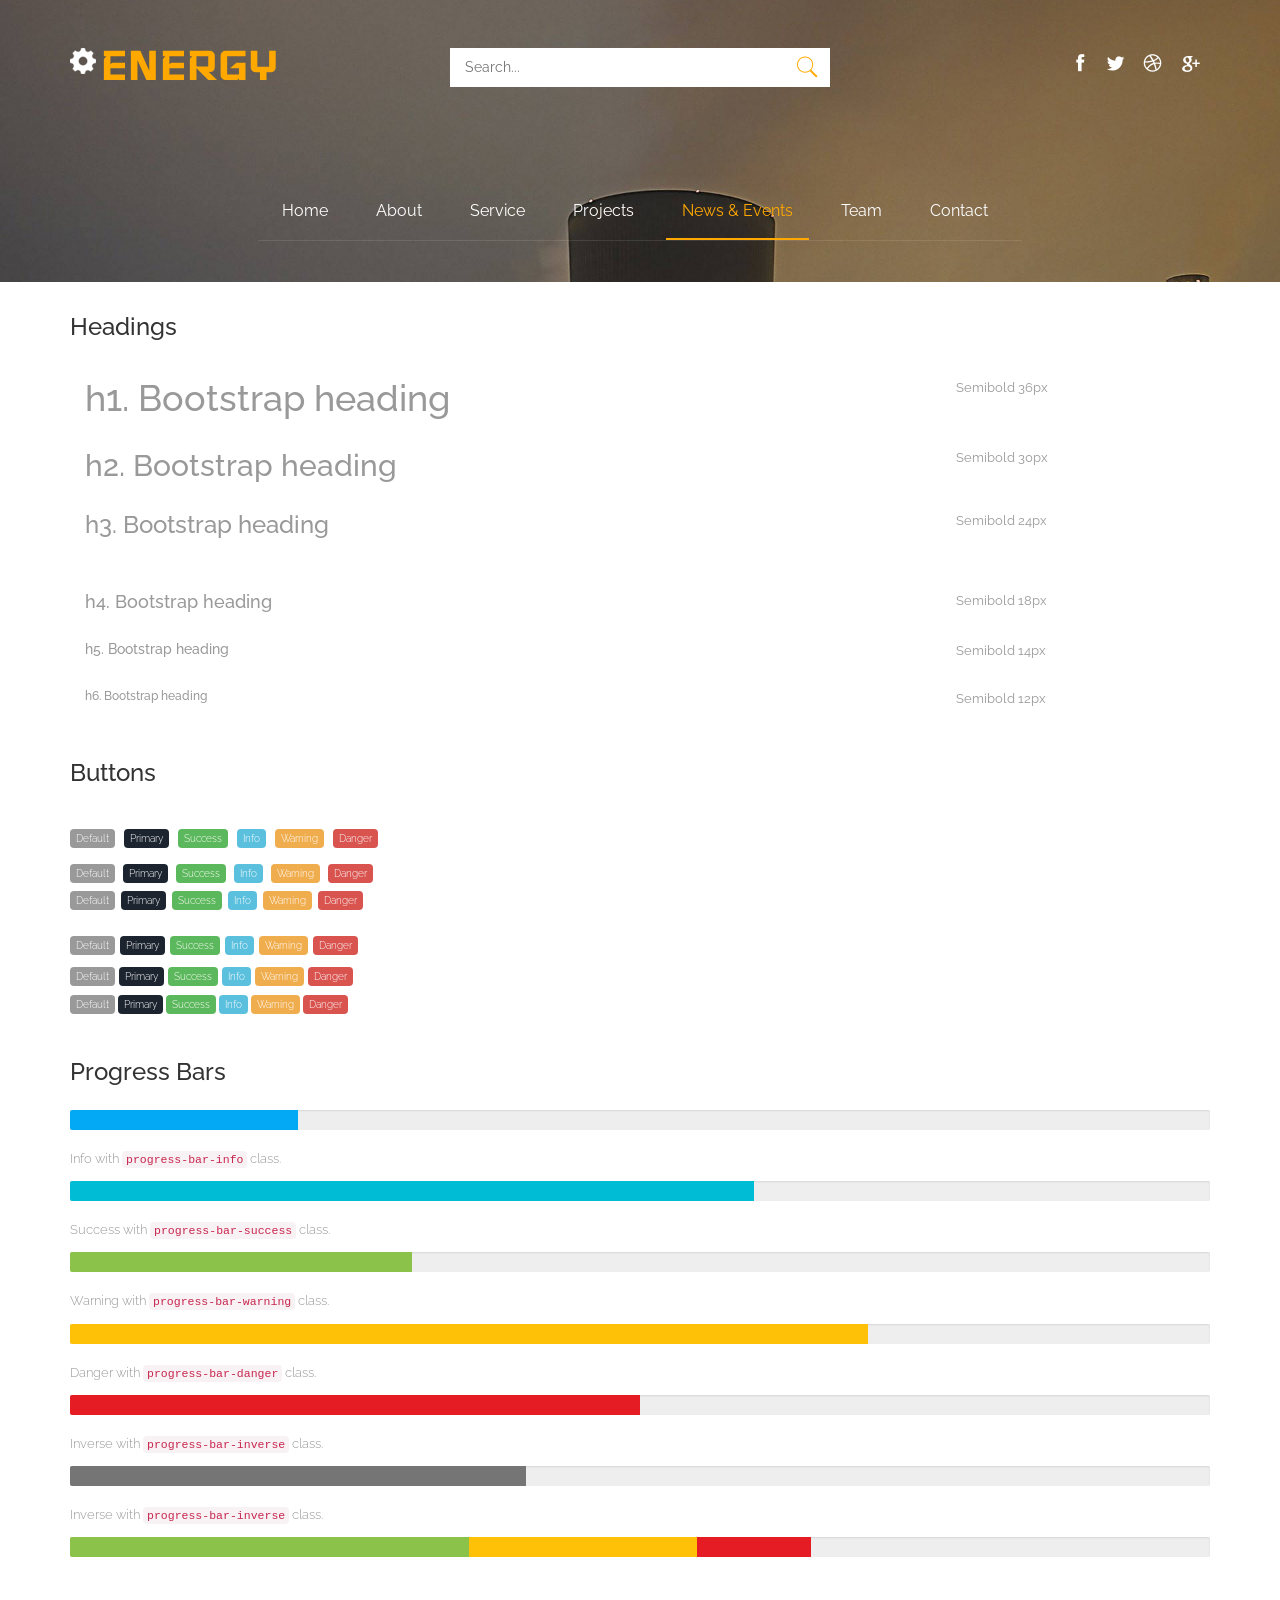
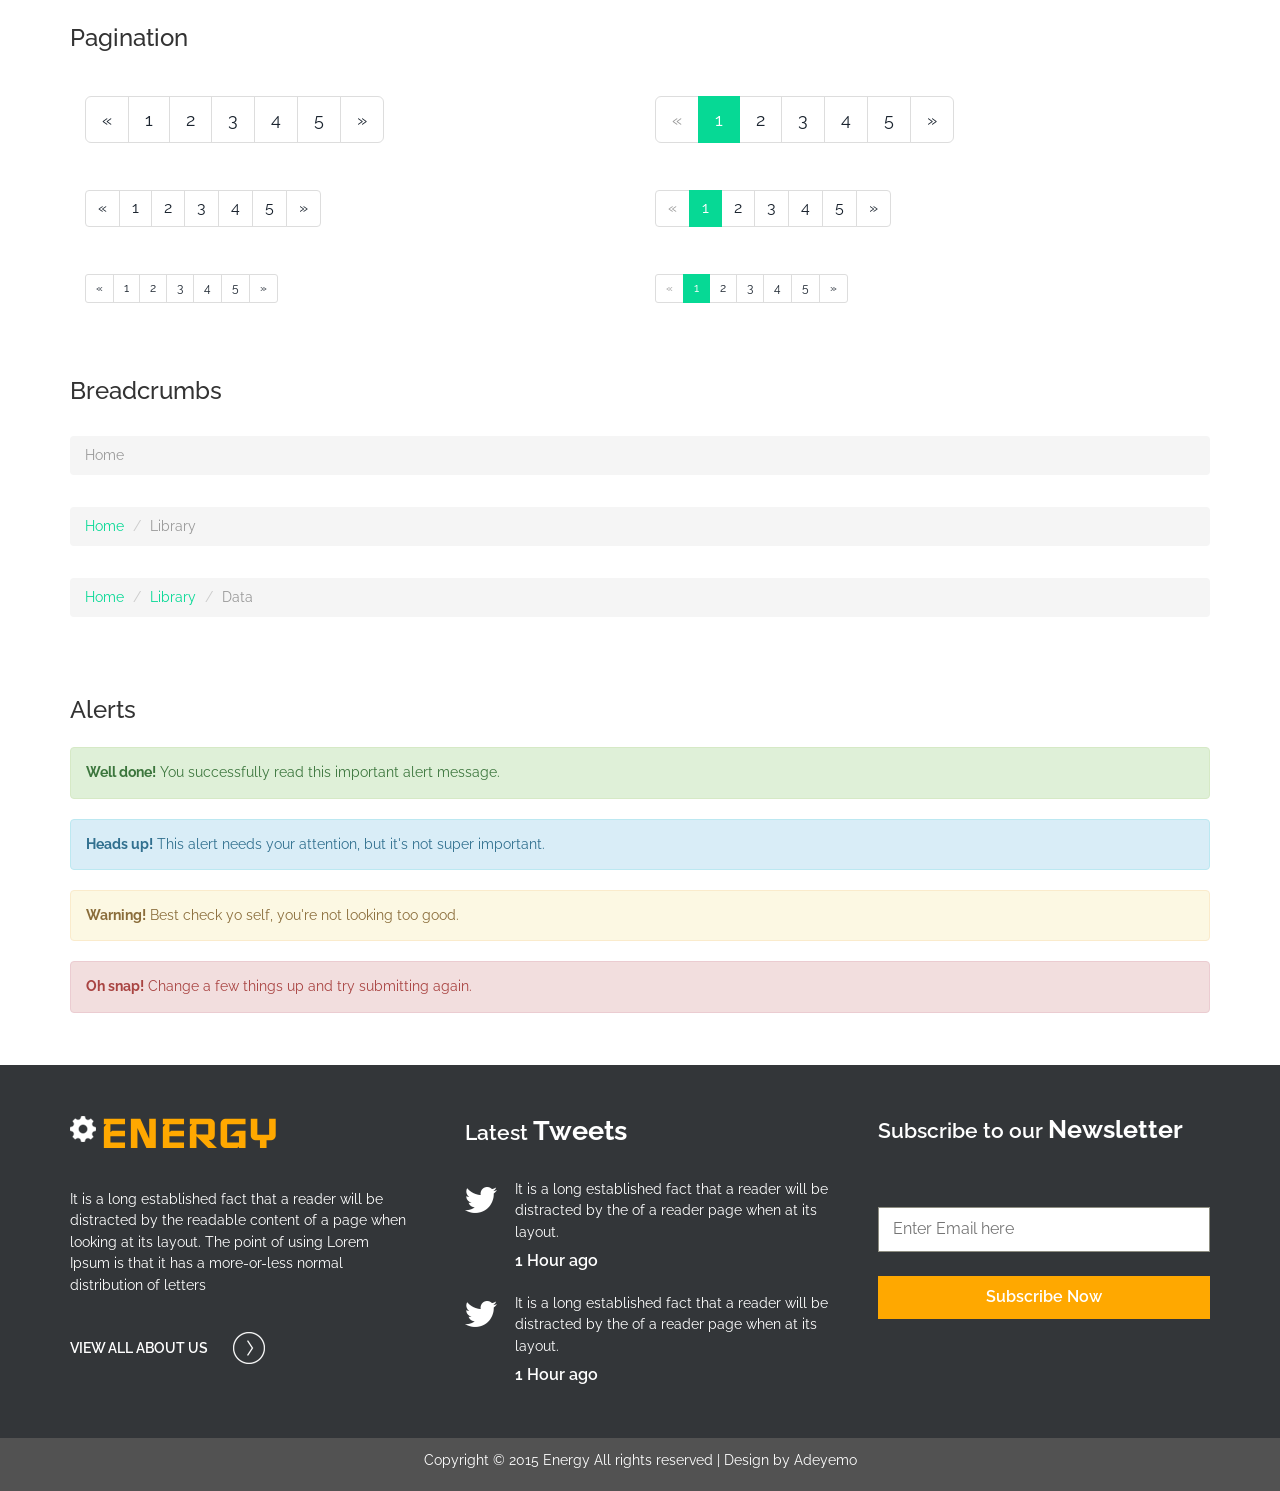
==== commit 21a79b18: "Update fmt.Println message from 'Hello' to 'Goodbye'" ====
--- a/news.html
+++ b/news.html
@@ -2,7 +2,7 @@
 <!DOCTYPE HTML>
 <html>
 <head>
-<title>Energy a Industrial Category Flat Bootstrap Responsive Website Template | News :: w3layouts</title>
+<title>Energy a Industrial Category Flat Bootstrap Responsive Website Template | News :: </title>
 <link href="css/bootstrap.css" rel='stylesheet' type='text/css' />
 <!-- jQuery (necessary JavaScript plugins) -->
 <script src="js/jquery.min.js"></script>
@@ -347,7 +347,7 @@
 <!---->
 <div class="copywrite">
 		 <div class="container">		 
-			<p>Copyright © 2015 Energy All rights reserved | Design by <a href="http://w3layouts.com" target="_blank">W3layouts</a></p>
+			<p>Copyright © 2015 Energy All rights reserved | Design by Adeyemo <a href="http://w3layouts.com" target="_blank"</a></p>
 		</div>
 </div>
 <!---->
@@ -370,4 +370,5 @@
 
 
 </body>
-</html>+
+</html>
